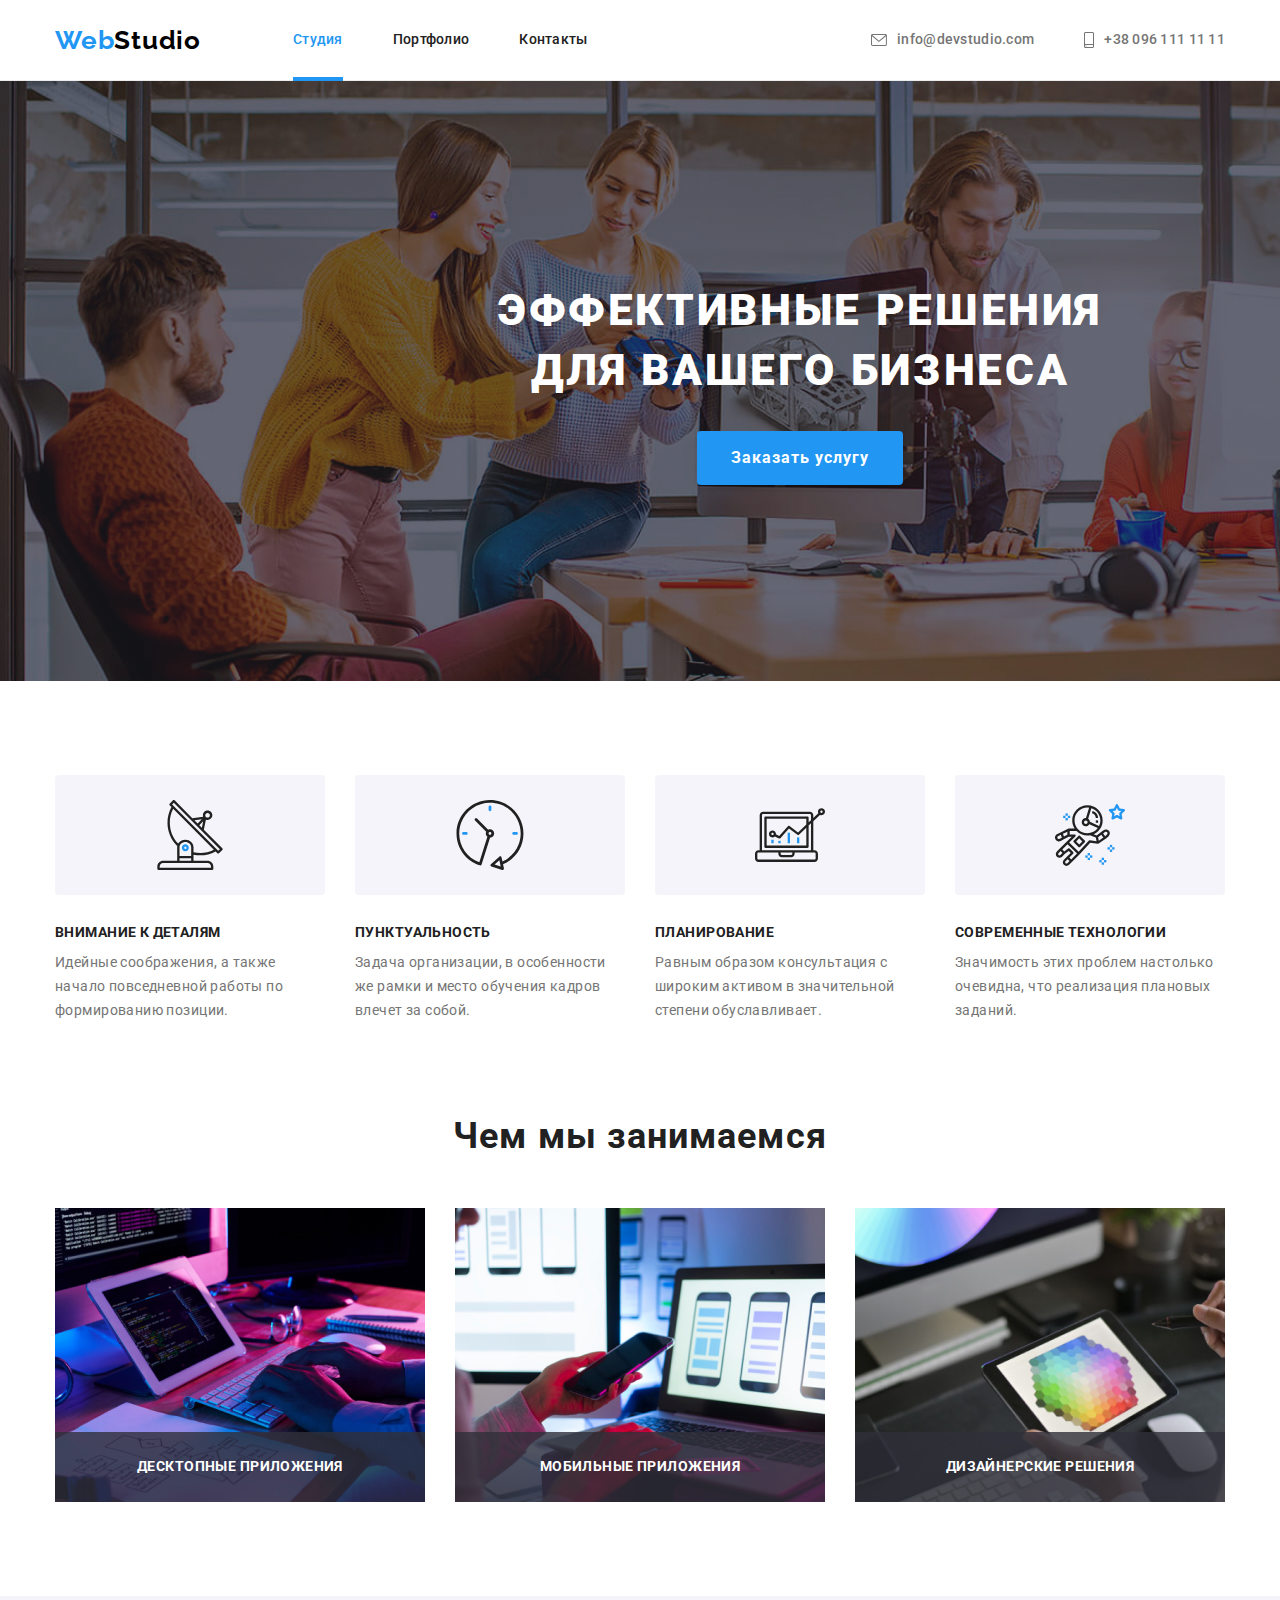
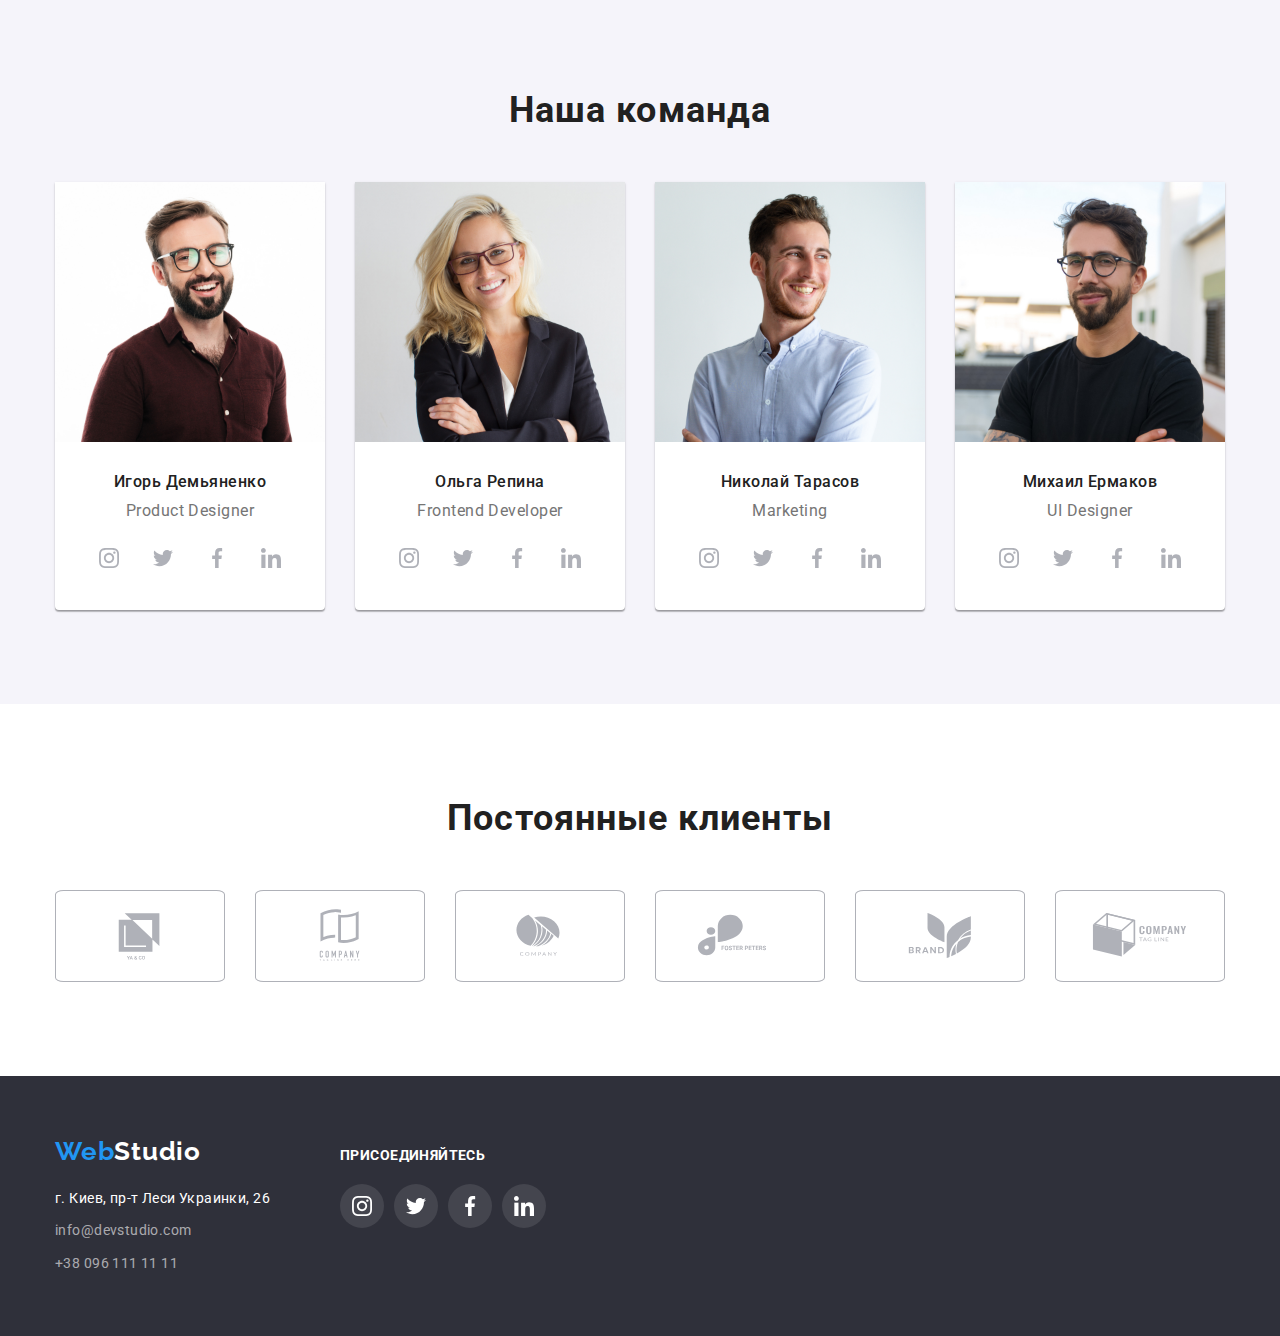
==== index.html @ c0a89720 "новый реп" ====
<!DOCTYPE html>
<html lang="ru">

<head>
    <meta charset="UTF-8">
    <meta http-equiv="X-UA-Compatible" content="IE=edge">
    <meta name="viewport" content="width=device-width, initial-scale=1.0">
    <title>Главная</title>
    <link href="https://fonts.googleapis.com/css2?family=Raleway:wght@700&family=Roboto:wght@400;500;700;900&display=swap"
    rel="stylesheet">
    <link rel="stylesheet" href="https://cdnjs.cloudflare.com/ajax/libs/modern-normalize/1.1.0/modern-normalize.min.css">
    <link rel="stylesheet" href="./css/styles.css">
</head>

<body class="body">
    <!--Header-->
    <header class="header">
        <div class="container page-header-container">
        <nav class="navigation">
            <a href="./index.html" lang="en" class="logo link">
                <span class="web">Web</span>Studio
            </a>
            <ul class="nav-menu-list list">

                <li class="nav-menu-item">
                    <a href="./index.html" class="menu-link link current">Студия</a> 
                </li>
                <li class="nav-menu-item">
                    <a href="portfolio.html" class="menu-link link">Портфолио</a> 
                </li>
                <li class="nav-menu-item">
                    <a href="" class="menu-link link">Контакты</a> 
                </li>

            </ul>
        </nav>
        <ul class="contacts-list list">
            <li class="contacts-list-item">
                <a href="mailto:info@devstudio.com" lang="en" class="contact-link link">
                    <svg class="contact-icon" width="16" height="12">
                        <use href="./images/sprite.svg#envelope"></use>
                    </svg>
                    info@devstudio.com
                </a>
            </li>
            <li class="contacts-list-item">
                </a>
                <a href="tel:+380961111111" class="contact-link link">
                    <svg class="contact-icon" width="10" height="16">
                        <use href="./images/sprite.svg#smartphone"></use>
                    </svg>
                    +38 096 111 11 11
                </a>
            </li>
        </ul>
        </div>
    </header>
    <!--Main Content-->
    <main class="main-content">
        <!--HERO-->
        <section class="hero">
            <div class="container">
            <h1 class="hero-title">Эффективные решения<br>для вашего бизнеса</h1>
            <button class="hero-button" data-modal-open type="button"><span class="hero-button-text">Заказать услугу</span></button>
            </div>
        </section>
        <!--Our Features-->
        <section class="features section">
            <div class="container">
            <h2 class="visually-hidden">Наши достоинства</h2>
            <ul class="features-list list">
                <li class="features-list-item">
                    <a href="" class="features-list-icon-link link">
                        <svg class="features-list-icon" width="70" height="70">
                            <use href="./images/sprite.svg#antenna"></use>
                        </svg>
                    </a>
                    <h3 class="features-list-item-title">Внимание к деталям</h3>
                    <p class="features-list-item-text">Идейные соображения, а также начало повседневной работы по формированию позиции.</p>
                </li>

                <li class="features-list-item">
                    <a href="" class="features-list-icon-link link">
                        <svg class="features-list-icon" width="70" height="70">
                            <use href="./images/sprite.svg#clock"></use>
                        </svg>
                    </a>
                    <h3 class="features-list-item-title">Пунктуальность</h3>
                    <p class="features-list-item-text">Задача организации, в особенности же рамки и место обучения кадров влечет за собой.</p>
                </li>
                <li class="features-list-item">
                    <a href="" class="features-list-icon-link link">
                        <svg class="features-list-icon" width="70" height="70">
                            <use href="./images/sprite.svg#diagram"></use>
                        </svg>
                    </a>
                    <h3 class="features-list-item-title">Планирование</h3>
                    <p class="features-list-item-text">Равным образом консультация с широким активом в значительной степени обуславливает.</p>
                </li>
                <li class="features-list-item">
                    <a href="" class="features-list-icon-link link">
                        <svg class="features-list-icon" width="70" height="70">
                            <use href="./images/sprite.svg#astronaut"></use>
                        </svg>
                    </a>
                    <h3 class="features-list-item-title">Современные технологии</h3>
                    <p class="features-list-item-text">Значимость этих проблем настолько очевидна, что реализация плановых заданий.</p>
                </li>
            </ul>
            </div>
        </section>
        <!--Our Services-->
        <section class="services section">
            <div class="container">
            <h2 class="services-title">Чем мы занимаемся</h2>
            <ul class="services-list list">
                <li class="services-list-item">
                    <div class="service-list-overlay">
                    <p class="service-list-overlay-text">Десктопные приложения</p>
                    <img src="./images/services/веб-разработка.jpg" alt="веб-разработка" width="370" class="services-list-item-image">
                    </div>
                </li>
                <li class="services-list-item">
                    <div class="service-list-overlay">
                    <p class="service-list-overlay-text">Мобильные приложения</p>
                    <img src="./images/services/мобильная.jpg" alt="мобильная разработка" width="370" class="services-list-item-image">
                    </div>
                </li>
                <li class="services-list-item">
                    <div class="service-list-overlay">
                    <p class="service-list-overlay-text">Дизайнерские решения</p>
                    <img src="./images/services/дизайн.jpg" alt="веб-дизайн" width="370" class="services-list-item-image">
                    </div>
                </li>
            </ul>
            </div>
        </section>
        <!--Our Team-->
        <section class="team section">
            <div class="container">
            <h2 class="team-title">Наша команда</h2>
            <ul class="team-list list">
                <li class="team-list-item">
                    <img src="./images/team/img.jpg" alt="Игорь Демьяненко" width="270" class="team-list-item-image">
                    <div class="team-card-content">
                    <h3 class="team-list-item-name">Игорь Демьяненко</h3>
                    <p lang="en" class="team-list-item-orientation">Product Designer</p>
                    <ul class="social-network list">
                        <li class="social-network-item">
                            <a href="" class="social-network-link">
                                <svg class="social-icon" width="20" height="20">
                                    <use href="./images/sprite.svg#instagram"></use>
                                </svg>
                            </a>
                        </li>
                        <li class="social-network-item">
                            <a href="" class="social-network-link">
                                <svg class="social-icon" width="20" height="20">
                                    <use href="./images/sprite.svg#twitter"></use>
                                </svg>
                            </a>
                        </li>
                        <li class="social-network-item">
                            <a href="" class="social-network-link">
                                <svg class="social-icon" width="20" height="20">
                                    <use href="./images/sprite.svg#facebook"></use>
                                </svg>
                            </a>
                        </li>
                        <li class="social-network-item">
                            <a href="" class="social-network-link">
                                <svg class="social-icon" width="20" height="20">
                                    <use href="./images/sprite.svg#linkedin"></use>
                                </svg>
                            </a>
                        </li>
                    </ul>
                    </div>
                </li>
                <li class="team-list-item">
                    <img src="./images/team/img(1).jpg" alt="Ольга Репина" width="270" class="team-list-item-image">
                    <div class="team-card-content">
                    <h3 class="team-list-item-name">Ольга Репина</h3>
                    <p lang="en" class="team-list-item-orientation">Frontend Developer</p>
                    <ul class="social-network list">
                        <li class="social-network-item">
                            <a href="" class="social-network-link">
                                <svg class="social-icon" width="20" height="20">
                                    <use href="./images/sprite.svg#instagram"></use>
                                </svg>
                            </a>
                        </li>
                        <li class="social-network-item">
                            <a href="" class="social-network-link">
                                <svg class="social-icon" width="20" height="20">
                                    <use href="./images/sprite.svg#twitter"></use>
                                </svg>
                            </a>
                        </li>
                        <li class="social-network-item">
                            <a href="" class="social-network-link">
                                <svg class="social-icon" width="20" height="20">
                                    <use href="./images/sprite.svg#facebook"></use>
                                </svg>
                            </a>
                        </li>
                        <li class="social-network-item">
                            <a href="" class="social-network-link">
                                <svg class="social-icon" width="20" height="20">
                                    <use href="./images/sprite.svg#linkedin"></use>
                                </svg>
                            </a>
                        </li>
                    </ul>
                    </div>
                </li>
                <li class="team-list-item">
                    <img src="./images/team/img(2).jpg" alt="Николай Тарасов" width="270" class="team-list-item-image">
                    <div class="team-card-content">
                    <h3 class="team-list-item-name">Николай Тарасов</h3>
                    <p lang="en" class="team-list-item-orientation">Marketing</p>
                    <ul class="social-network list">
                        <li class="social-network-item">
                            <a href="" class="social-network-link">
                                <svg class="social-icon" width="20" height="20">
                                    <use href="./images/sprite.svg#instagram"></use>
                                </svg>
                            </a>
                        </li>
                        <li class="social-network-item">
                            <a href="" class="social-network-link">
                                <svg class="social-icon" width="20" height="20">
                                    <use href="./images/sprite.svg#twitter"></use>
                                </svg>
                            </a>
                        </li>
                        <li class="social-network-item">
                            <a href="" class="social-network-link">
                                <svg class="social-icon" width="20" height="20">
                                    <use href="./images/sprite.svg#facebook"></use>
                                </svg>
                            </a>
                        </li>
                        <li class="social-network-item">
                            <a href="" class="social-network-link">
                                <svg class="social-icon" width="20" height="20">
                                    <use href="./images/sprite.svg#linkedin"></use>
                                </svg>
                            </a>
                        </li>
                    </ul>
                    </div>
                </li>
                <li class="team-list-item">
                    <img src="./images/team/img(3).jpg" alt="Михаил Ермаков" width="270" class="team-list-item-image">
                    <div class="team-card-content">
                    <h3 class="team-list-item-name">Михаил Ермаков</h3>
                    <p lang="en" class="team-list-item-orientation">UI Designer</p>
                    <ul class="social-network list">
                        <li class="social-network-item">
                            <a href="" class="social-network-link link">
                                <svg class="social-icon" width="20" height="20">
                                    <use href="./images/sprite.svg#instagram"></use>
                                </svg>
                            </a>
                        </li>
                        <li class="social-network-item">
                            <a href="" class="social-network-link link">
                                <svg class="social-icon" width="20" height="20">
                                    <use href="./images/sprite.svg#twitter"></use>
                                </svg>
                            </a>
                        </li>
                        <li class="social-network-item">
                            <a href="" class="social-network-link link">
                                <svg class="social-icon" width="20" height="20">
                                    <use href="./images/sprite.svg#facebook"></use>
                                </svg>
                            </a>
                        </li>
                        <li class="social-network-item">
                            <a href="" class="social-network-link link">
                                <svg class="social-icon" width="20" height="20">
                                    <use href="./images/sprite.svg#linkedin"></use>
                                </svg>
                            </a>
                        </li>
                    </ul>
                    </div>
                </li>
            </ul>
            </div>
        </section>
        <!--Our Clients-->
        <section class="clients section">
        <div class="container">
            <h2 class="clients-title">Постоянные клиенты</h2>
            <ul class="client-list list">
                <li class="clients-list-item">
                    <a href="" class="clients-link link">
                        <svg class="client-icon" width="106" height="60">
                            <use href="./images/sprite.svg#logo"></use>
                        </svg>
                    </a>
                </li>
                <li class="clients-list-item">
                    <a href="" class="clients-link link">
                        <svg class="client-icon" width="106" height="60">
                            <use href="./images/sprite.svg#logo-1"></use>
                        </svg>
                    </a>
                </li>
                <li class="clients-list-item">
                    <a href="" class="clients-link link">
                    <svg class="client-icon" width="106" height="60">
                        <use href="./images/sprite.svg#logo-2"></use>
                    </svg>
                </a>
                </li>
                <li class="clients-list-item">
                    <a href="" class="clients-link link">
                        <svg class="client-icon" width="106" height="60">
                            <use href="./images/sprite.svg#logo-3"></use>
                        </svg>
                    </a>
                </li>
                <li class="clients-list-item">
                    <a href="" class="clients-link link">
                        <svg class="client-icon" width="106" height="60">
                            <use href="./images/sprite.svg#logo-4"></use>
                        </svg>
                    </a>
                </li>
                <li class="clients-list-item">
                    <a href="" class="clients-link link">
                        <svg class="client-icon" width="106" height="60">
                            <use href="./images/sprite.svg#logo-5"></use>
                        </svg>
                    </a>
                </li>
            </ul>



        </div>
        </section>
    </main>
    <!--Footer-->
    <footer class="footer">
        <div class="container footer-content">
        <div class="footer-left">
        <a href="index.html" lang="en" class="logo-footer link"><span class="web">Web</span>Studio</a>
        <address class="address">
        <ul class="address-list list">
            <li class="address-list-item"> 
                <a href="https://goo.gl/maps/JKtJWPhpA4Ph4JTX7" 
                target="_blank"
                rel="noopener noreferrer" class="map-link link"
                >г. Киев, пр-т Леси Украинки, 26</a>
            </li>
            <li class="address-list-item">
                <a href="mailto:info@devstudio.com" lang="en" class="address-link email link">info@devstudio.com</a>
            </li>
            <li class="address-list-item">
                <a href="tel:+380961111111" class="address-link link">+38 096 111 11 11</a>
            </li>
        </ul>
        </address>
        </div>
        <div class="our-social-networks">
            <h3 class="social-networks-title">присоединяйтесь</h3>
            <ul class="our-social-networks-list list">
                <li class="our-social-network-item">
                <a href="" class="our-social-network-link link">
                    <svg class="our-social-icon" width="20" height="20">
                        <use href="./images/sprite.svg#instagram"></use>
                    </svg>
                </a>
                </li>
                <li class="our-social-network-item">
                    <a href="" class="our-social-network-link link">
                        <svg class="our-social-icon" width="20" height="20">
                            <use href="./images/sprite.svg#twitter"></use>
                        </svg>
                    </a>
                </li>
                <li class="our-social-network-item">
                    <a href="" class="our-social-network-link link">
                        <svg class="our-social-icon" width="20" height="20">
                            <use href="./images/sprite.svg#facebook"></use>
                        </svg>
                    </a>
                </li>
                <li class="our-social-network-item">
                    <a href="" class="our-social-network-link link">
                        <svg class="our-social-icon" width="20" height="20">
                            <use href="./images/sprite.svg#linkedin"></use>
                        </svg>
                    </a>
                </li>
            </ul>

        </div>
        </div>
    </footer>
    <div class="backdrop is-hidden" data-modal>
        <div class="modal">
            <button class="modal-close-button" data-modal-close>
                <svg class="modal-close-button-icon" width="18px" height="18px" >
                    <use href="./images/sprite.svg#close-icon"></use>
                </svg>
            </button>
        </div>
    </div>
    <script src="./js/modal.js"></script>
</body>

</html>
---- css/styles.css ----
:root{
    --primary-font-family: 'Roboto',
        sans-serif;
    --secondary-font-family: 'Raleway',
        sans-serif;
    --accent-color: #2196F3;
    --primary-title-color: #FFFFFF;
    --primary-text-color: #212121;
    --secondary-text-color: #757575;
    --primary-backgroud-color: #F5F4FA;
    --footer-hero-background-color:#2F303A;
    --hero-backround-color:#C4C4C4;
    --primary-icons-color: #AFB1B8;
}
h1,
h2,
h3,
h4,
h5,
h6,
p{
    margin-top: 0;
    margin-bottom: 0;
}
ul,ol{
    margin-top: 0;
    margin-bottom: 0;
    padding-left: 0;
}
img{
    display: block;  
}

.list{
    list-style: none;
    padding: 0;
    margin: 0;

}
.link{
    text-decoration: none;
}
.body{
    font-family: var(--primary-font-family);
    background-color: var(--primary-title-color);
    box-sizing: border-box;
    display: block;
}
.container{
    width: 1200px;
    margin-left: auto;
    margin-right: auto;
    padding-left: 15px;
    padding-right: 15px;
}
.visually-hidden {
    position: absolute;
    width: 1px;
    height: 1px;
    margin: -1px;
    border: 0;
    padding: 0;
    white-space: nowrap;
    clip-path: inset(100%);
    clip: rect(0 0 0 0);
    overflow: hidden;
}
/* Header */
.page-header-container{
    display: flex;
    align-items: center;
    justify-content: space-between;
}
.navigation{
    display: flex;
    align-items: center;
    
}
.nav-menu-list{
    display: flex;
}
.nav-menu-item:not(:last-child){
    margin-right: 50px;
}
.header{
    background-color: var(--primary-title-color);
    border-bottom: 1px solid #ECECEC
}
.menu-link{
    display: block;
    padding-top: 32px;
    padding-bottom: 32px;
    
    font-weight: 500;
    font-size: 14px;
    line-height: 1.14;
    letter-spacing: 0.02em;
    color: var(--primary-text-color);

    position: relative;

    transition-property: color;
    transition-duration: 250ms;
    transition-timing-function: cubic-bezier(0.4, 0, 0.2, 1);
}
.menu-link:hover,
.menu-link:focus{
    color: var(--accent-color);
}
.link.current::after{
    content: '';
    position: absolute;
    width: 100%;
    height: 4px;
    left: 0;
    bottom: -1px;
    background-color: var(--accent-color);
}
.nav-menu-list .link.current{
    color: var(--accent-color);
}
.contact-link{
    display: flex;
    align-items: center;
    font-weight: 500;
    font-size: 14px;
    line-height: 1.14;
    letter-spacing: 0.02em;
    color: var(--secondary-text-color);
}
.contacts-list{
    display: flex;
}
.contacts-list-item{
    display: flex;
    align-items: center;
}
.contact-link{
    padding-top: 32px;
    padding-bottom: 32px;

    transition-property: color;
    transition-duration: 250ms;
    transition-timing-function: cubic-bezier(0.4, 0, 0.2, 1);
}
.contact-link:hover,
.contact-link:focus{
    color: var(--accent-color)
}
.contact-icon{
    fill: #757575;
    margin-right: 10px;

    transition-property: fill;
    transition-duration: 250ms;
    transition-timing-function: cubic-bezier(0.4, 0, 0.2, 1);
}
.contact-link:hover .contact-icon,
.contact-link:focus .contact-icon{
    fill: var(--accent-color)
}
.contacts-list-item:not(:last-child){
    margin-right: 50px;
}
.logo{
    color: #000000;
    font-family: var(--secondary-font-family);
    font-weight: 700;
    font-size: 26px;
    line-height: 1.19;
    letter-spacing: 0.03em;
    margin-right: 92px;
}

.web {
    color: var(--accent-color);
}

/* main content */
/* HERO */
.hero-title{
    font-weight: 900;
    font-size: 44px;
    line-height: 1.36;
    text-align: center;
    letter-spacing: 0.06em;
    text-transform: uppercase;
    color: var(--primary-title-color);
    margin-bottom: 30px;
    margin-top: 0;
}
.hero-button-text{
    font-family: inherit;
    font-weight: 700;
    font-size: 16px;
    line-height: 1.875;
    display: flex;
    align-items: center;
    text-align: center;
    letter-spacing: 0.06em;
    color: var(--primary-title-color)
}
.hero-button{
    min-width: 200px;
    min-height: 50px;
    background: var(--accent-color);
    box-shadow: 0px 4px 4px rgba(0, 0, 0, 0.15);
    border-radius: 4px;
    border-color: transparent;
    cursor: pointer;
    padding: 10px 32px;
    
    transition-property: background-color;
    transition-duration: 250ms;
    transition-timing-function: cubic-bezier(0.4, 0, 0.2, 1);
}
.hero-button:hover,
.hero-button:focus{
    background: #188CE8;
}
.hero{
    text-align: center;
    padding-top: 200px;
    padding-bottom: 200px;
    width: 1600px;
    height: 600px;
    margin-left: auto;
    margin-right: auto;
    background: #C4C4C4;
    background-image:linear-gradient(
    to right,
    rgba(47, 48, 58, 0.4),
    rgba(47, 48, 58, 0.4)
    ), url(../images/Hero-Img.jpg);
    background-size: cover;
    background-position: center;
    background-repeat: no-repeat;
}
   
/* Our Features */
.section{
    padding-bottom: 94px;
    padding-top: 94px;
}
.features-list{
    display: flex;
    flex-wrap: wrap;
}
.features-list-item:not(:nth-child(4n)){
    margin-right: 30px;
}
.features-list-item{
    flex-basis: calc((100% - 90px) / 4);
}
.features-list-item-title{
    font-weight: 700;
    font-size: 14px;
    line-height: 1.14;
    letter-spacing: 0.03em;
    text-transform: uppercase;
    color: var(--primary-text-color);
    margin-bottom: 10px;
}
.features-list-item-text{
    font-size: 14px;
    line-height: 1.7;
    letter-spacing: 0.03em;
    color: var(--secondary-text-color);
}
.features-list-icon-link{ 
    display: flex;
    width: 270px;
    height: 120px;
    justify-content: center;
    align-items: center;
    margin-bottom: 30px;
    background: var(--primary-backgroud-color);
    border-radius: 4px;
}

/* Our Services */
.services {
    padding-top: 0px;
}
.services-title{
    font-weight: 700;
    font-size: 36px;
    line-height: 1.16;
    text-align: center;
    letter-spacing: 0.03em;
    color: var(--primary-text-color);
    margin-bottom: 50px;
}
.service-list-overlay-text{
    font-weight: 700;
    font-size: 14px;
    line-height: 1.14;
    text-align: center;
    letter-spacing: 0.03em;
    text-transform: uppercase;
    color: var(--primary-title-color);
}
.services-list{
    display: flex;
    flex-wrap: wrap;
}
.services-list-item:not(:nth-child(3n)){
    margin-right: 30px;
}
.service-list-overlay{
    position: relative;
    display: flex;
    justify-content: center;
    align-items: flex-end;
}
.service-list-overlay-text{
    position: absolute;
    width: 100%;
    padding-top: 27px;
    padding-bottom: 27px;
    background: rgba(47, 48, 58, 0.8);
}

/*Team Title*/
.team{
    background: var(--primary-backgroud-color);
}
.team-title{
    font-weight: 700;
    font-size: 36px;
    line-height: 1.16;
    text-align: center;
    letter-spacing: 0.03em;
    color: var(--primary-text-color);
    margin-bottom: 50px;
}
.team-list{
    display: flex;
    flex-wrap: wrap;
}
.team-list-item:not(:nth-child(4n)){
  margin-right: 30px;
}
.team-list-item {
    flex-basis: calc((100% - 120px) / 4);
    background-color: var(--primary-title-color);
    box-shadow: 0px 1px 3px rgba(0, 0, 0, 0.12), 0px 1px 1px rgba(0, 0, 0, 0.14), 0px 2px 1px rgba(0, 0, 0, 0.2);
    border-radius: 0px 0px 4px 4px;
}
.team-list-item-name{
    font-weight: 500;
    font-size: 16px;
    line-height: 1.19;
    text-align: center;
    letter-spacing: 0.03em;
    color: var(--primary-text-color);
    margin-bottom: 10px;
}
.team-list-item-orientation{
    font-size: 16px;
    line-height: 1.19;
    text-align: center;
    letter-spacing: 0.03em;
    color: var(--secondary-text-color);
    margin-bottom: 16px;
}
.team-card-content{
    padding-top: 30px;
    padding-bottom: 30px;
}
.social-network{
    display: flex;
    justify-content: center;
}
.social-network-item{
    width: 44px;
    height: 44px;
}
.social-network-item:not(:last-child){
    margin-right: 10px;
}
.social-network-link{
    width: 100%;
    height: 100%;
    border-radius: 50%;
    display: flex;
    justify-content: center;
    align-items: center;

    transition-property: background-color;
    transition-duration: 250ms;
    transition-timing-function: cubic-bezier(0.4, 0, 0.2, 1);
}
.social-icon{
    fill: var(--primary-icons-color);

    transition-property: fill;
    transition-duration: 250ms;
    transition-timing-function: cubic-bezier(0.4, 0, 0.2, 1);
}
.social-network-link:hover .social-icon,
.social-network-link:focus .social-icon{
    fill: var(--primary-title-color);
}
.social-network-link:hover,
.social-network-link:focus{
    background: var(--accent-color);
}
/* Our Clients */
.clients-title{
    font-weight: 700;
    font-size: 36px;
    line-height: 1.16;
    text-align: center;
    letter-spacing: 0.03em;
    color: var(--primary-text-color);
    margin-bottom: 50px;
}
.client-list{
    display: flex;
    justify-content: center;
}
.clients-list-item{
    width: 170px;
    height: 92px;
}
.clients-list-item:not(:last-child){
    margin-right:30px;
}
.clients-link{
    width: 100%;
    height: 100%;
    border-radius: 5%;
    border: 1px solid #AFB1B8;
    display: flex;
    justify-content: center;
    align-items: center;

    transition-property: border-color;
    transition-duration: 250ms;
    transition-timing-function: cubic-bezier(0.4, 0, 0.2, 1);
}
.client-icon{
    fill: var(--primary-icons-color);

    transition-property: fill;
    transition-duration: 250ms;
    transition-timing-function: cubic-bezier(0.4, 0, 0.2, 1);

}
.clients-link:hover .client-icon,
.clients-link:focus .client-icon{
    fill: var(--accent-color);
}
.clients-link:hover,
.clients-link:focus{
    border-color: var(--accent-color);
}

/* Footer */
.footer{
    padding-top: 60px;
    padding-bottom: 60px;
    font-style: normal;
    background: var(--footer-hero-background-color);
}
.logo-footer{
    display: block;
    font-family: 'Raleway';
    font-weight: 700;
    font-size: 26px;
    line-height: 1.19;
    letter-spacing: 0.03em;
    color: var(--primary-title-color);
    margin-bottom: 20px;
}
.map-link{
    font-size: 14px;
    line-height: 1.7;
    letter-spacing: 0.03em;
    color: var(--primary-title-color);
}
.address-link{
    font-size: 14px;
    line-height: 1.7;
    letter-spacing: 0.03em;
    color: rgba(255, 255, 255, 0.6);

    transition-property: color;
    transition-duration: 250ms;
    transition-timing-function: cubic-bezier(0.4, 0, 0.2, 1);
}
.address-link:hover,
.address-link:focus{
    color: var(--accent-color);
}
.footer-content{
    display: flex;
    align-items: baseline;  
}
.footer-left{
    margin-right: 70px;
}
.address{
    font-style: normal;
}
.address-list-item:not(:last-child){
    margin-bottom: 9px;
}
.our-social-networks-list{
    display: flex;
}
.our-social-network-item{
    width: 44px;
    height: 44px;
    border-radius: 50%;
    justify-content: center;
    align-items: center;
}
.our-social-network-item:not(:last-child) {
    margin-right: 10px;
}
.social-networks-title{
    font-weight: 700;
    font-size: 14px;
    line-height: 1.14;
    letter-spacing: 0.03em;
    text-transform: uppercase;
    color: var(--primary-title-color);
    margin-bottom: 20px;
}
.our-social-network-link{
    width: 100%;
    height: 100%;
    border-radius: 50%;
    display: flex;
    justify-content: center;
    align-items: center;
    fill: var(--primary-title-color);
    background: rgba(255, 255, 255, 0.1);

    transition-property: background-color;
    transition-duration: 250ms;
    transition-timing-function: cubic-bezier(0.4, 0, 0.2, 1);
}
.our-social-network-link:hover,
.our-social-network-link:focus{
    background: var(--accent-color);
}

/* Portfolio */

/* Project Types */
.projects-types-list{
    display: flex;
    justify-content: center;
    margin-bottom: 50px;
}
.menu-buttons:not(:last-child){
    margin-right: 8px;
}
.button{
    font-family: inherit;
    font-weight: 500;
    font-size: 16px;
    line-height: 1.62;
    text-align: center;
    letter-spacing: 0.03em;
    color: var(--primary-text-color);
    background: var(--primary-backgroud-color);
    border-radius: 4px;
    cursor: pointer;
    border: none;
    padding: 6px 22px;

    transition-property: color, background-color, box-shadow, border-radius;
    transition-duration: 250ms;
    transition-timing-function: cubic-bezier(0.4, 0, 0.2, 1);
}
.button:hover,
.button:focus{
    color: var(--primary-title-color);
    background: var(--accent-color);
    box-shadow: 0px 3px 1px rgba(0, 0, 0, 0.1), 0px 1px 2px rgba(0, 0, 0, 0.08), 0px 2px 2px rgba(0, 0, 0, 0.12);
    border-radius: 4px;
}
/* Projects */
.project-card-link{
    display: block;
    color: inherit;
    text-decoration: none;

    transition-property: box-shadow;
    transition-duration: 250ms;
    transition-timing-function: cubic-bezier(0.4, 0, 0.2, 1);
}
.project-card-link:hover,
.project-card-link:focus{
    box-shadow: 0px 1px 1px rgba(0, 0, 0, 0.12), 0px 4px 4px rgba(0, 0, 0, 0.06), 1px 4px 6px rgba(0, 0, 0, 0.16);
}
.project-name{
    font-weight: 700;
    font-size: 18px;
    line-height: 2;
    letter-spacing: 0.06em;
    color: var(--primary-text-color);
    margin-bottom: 4px;
}
.project-orientation{
    font-size: 16px;
    line-height: 1.875;
    letter-spacing: 0.03em;
    color: var(--secondary-text-color);
}
.projects-container{
    padding-top: 94px;
    padding-bottom: 94px;
}
.projects-section-list{
    display: flex;
    flex-wrap: wrap;
}
.project-card{
    flex-basis: calc((100% - 270px) / 9);
}
.project-card:not(:nth-child(3n)){
    margin-right: 30px;
}
.project-card:not(:nth-last-child(-n + 3)){
    margin-bottom: 30px;
}
.project-card-content{
    padding: 20px 24px;
    border: 1px solid #EEEEEE;
    border-top: none;
}
.project-card-overlay{
    position: relative;
    overflow: hidden;
}
.project-card-overlay-text{
    font-weight: 400;
    font-size: 18px;
    line-height: 1.55;
    letter-spacing: 0.03em;
    color: var(--primary-title-color);
    padding-top: 63px;
    padding-left: 24px;
    padding-right: 24px;

    position: absolute;
    background: rgba(33, 150, 243, 0.9);
    width: 100%;
    height: 100%;
    top: 0;
    left: 0;
    transform: translateY(100%);
    overflow: auto;

    transition: transform;
    transition-duration: 250ms;
    transition-timing-function: cubic-bezier(0.4, 0, 0.2, 1);
}
.project-card-link:hover .project-card-overlay-text,
.project-card-link:focus .project-card-overlay-text{
    transform: translateY(0%);
}
/* Modal */
.backdrop{
    position: fixed;
    top: 0;
    left: 0;
    width: 100%;
    height: 100%;
    background-color: rgba(0, 0, 0, 0.2);
    transition: opacity , visibility;
    transition-duration: 250ms;
    transition-timing-function: cubic-bezier(0.4, 0, 0.2, 1);
}
.modal{
    position: absolute;
    width: 528px;
    height: 580px;
    top: 50%;
    left: 50%;
    transform: translate(-50%,-50%);
    background-color: #FFFFFF;
    box-shadow: 0px 4px 4px rgba(0, 0, 0, 0.25);
}
.modal-close-button{
    background-color: transparent;
    padding: 0;
    width: 30px;
    height: 30px;
    border-radius: 50%;
    cursor: pointer;

    position: absolute;
    top: 8px;
    right: 8px;
    border: 1px solid rgba(0, 0, 0, 0.1);

    display: flex;
    justify-content: center;
    align-items: center;
}
.backdrop.is-hidden{
    opacity: 0;
    visibility: hidden;
    pointer-events: none;
}
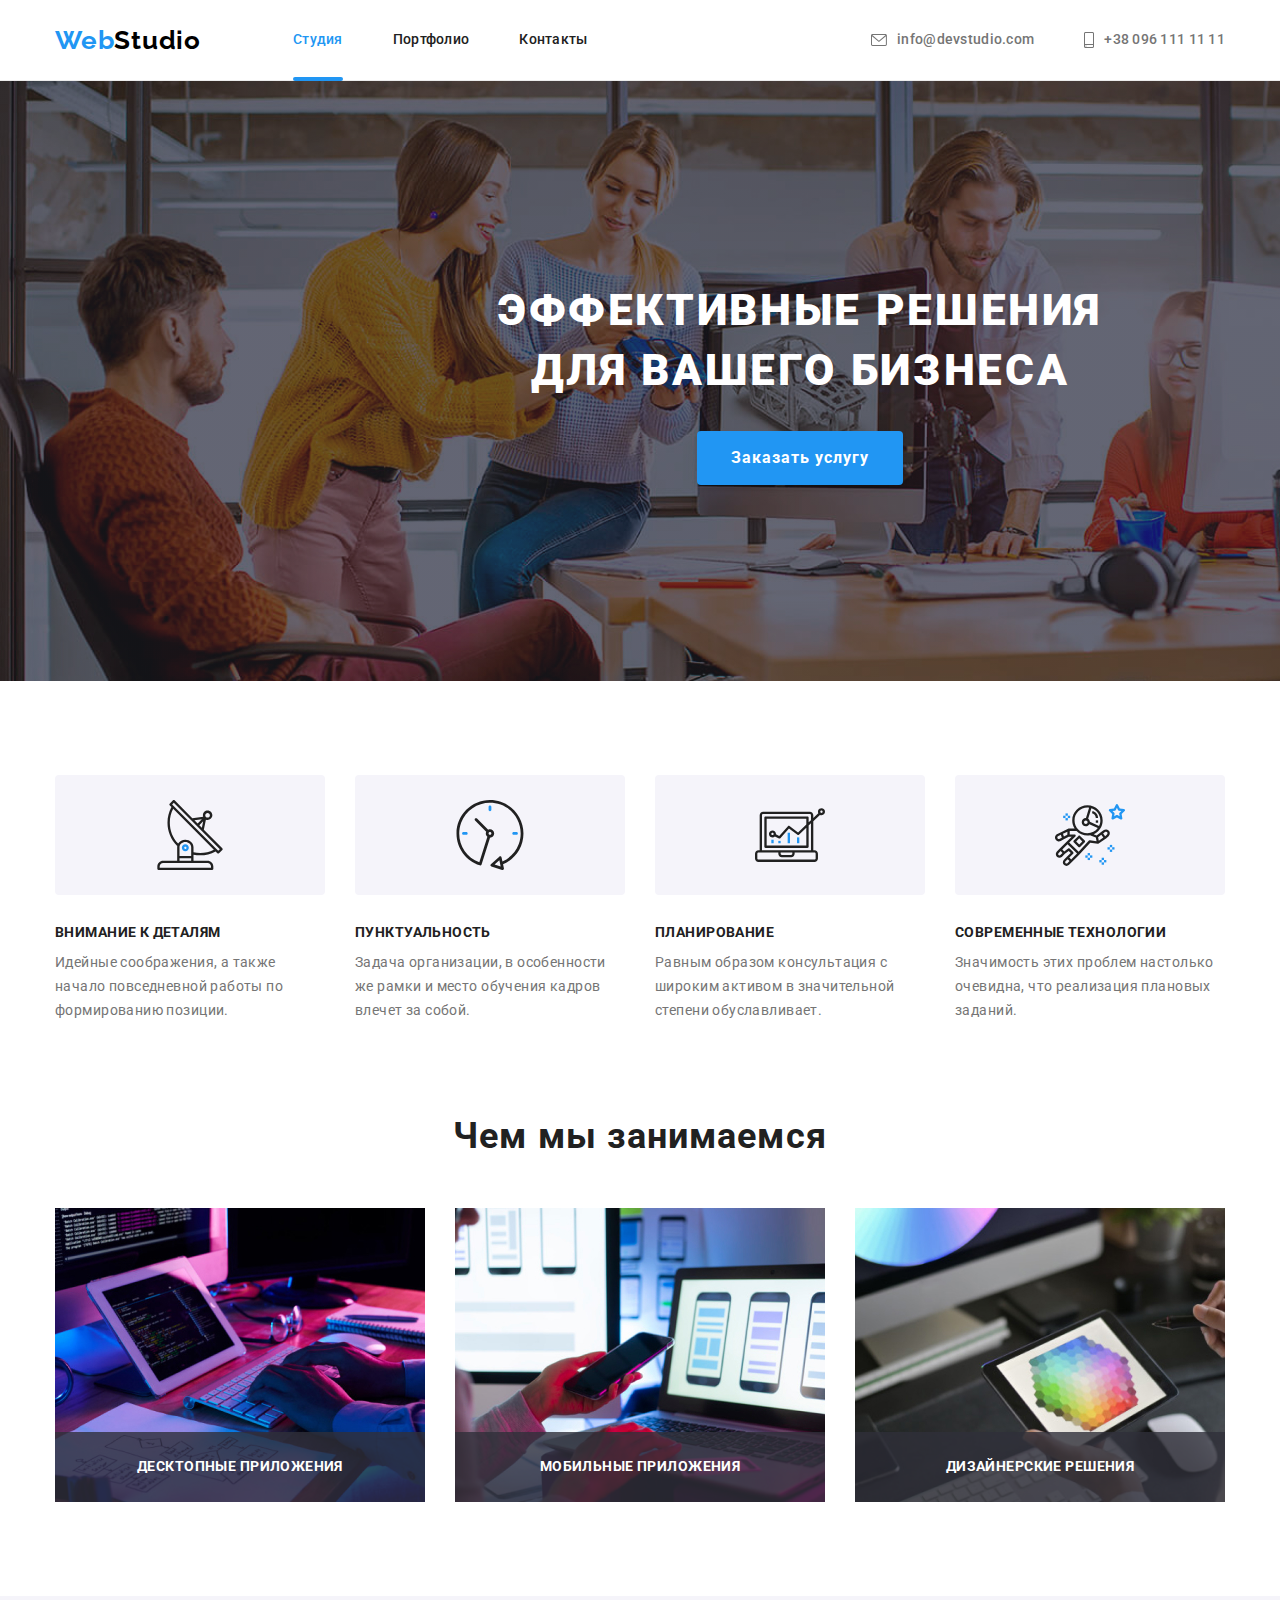
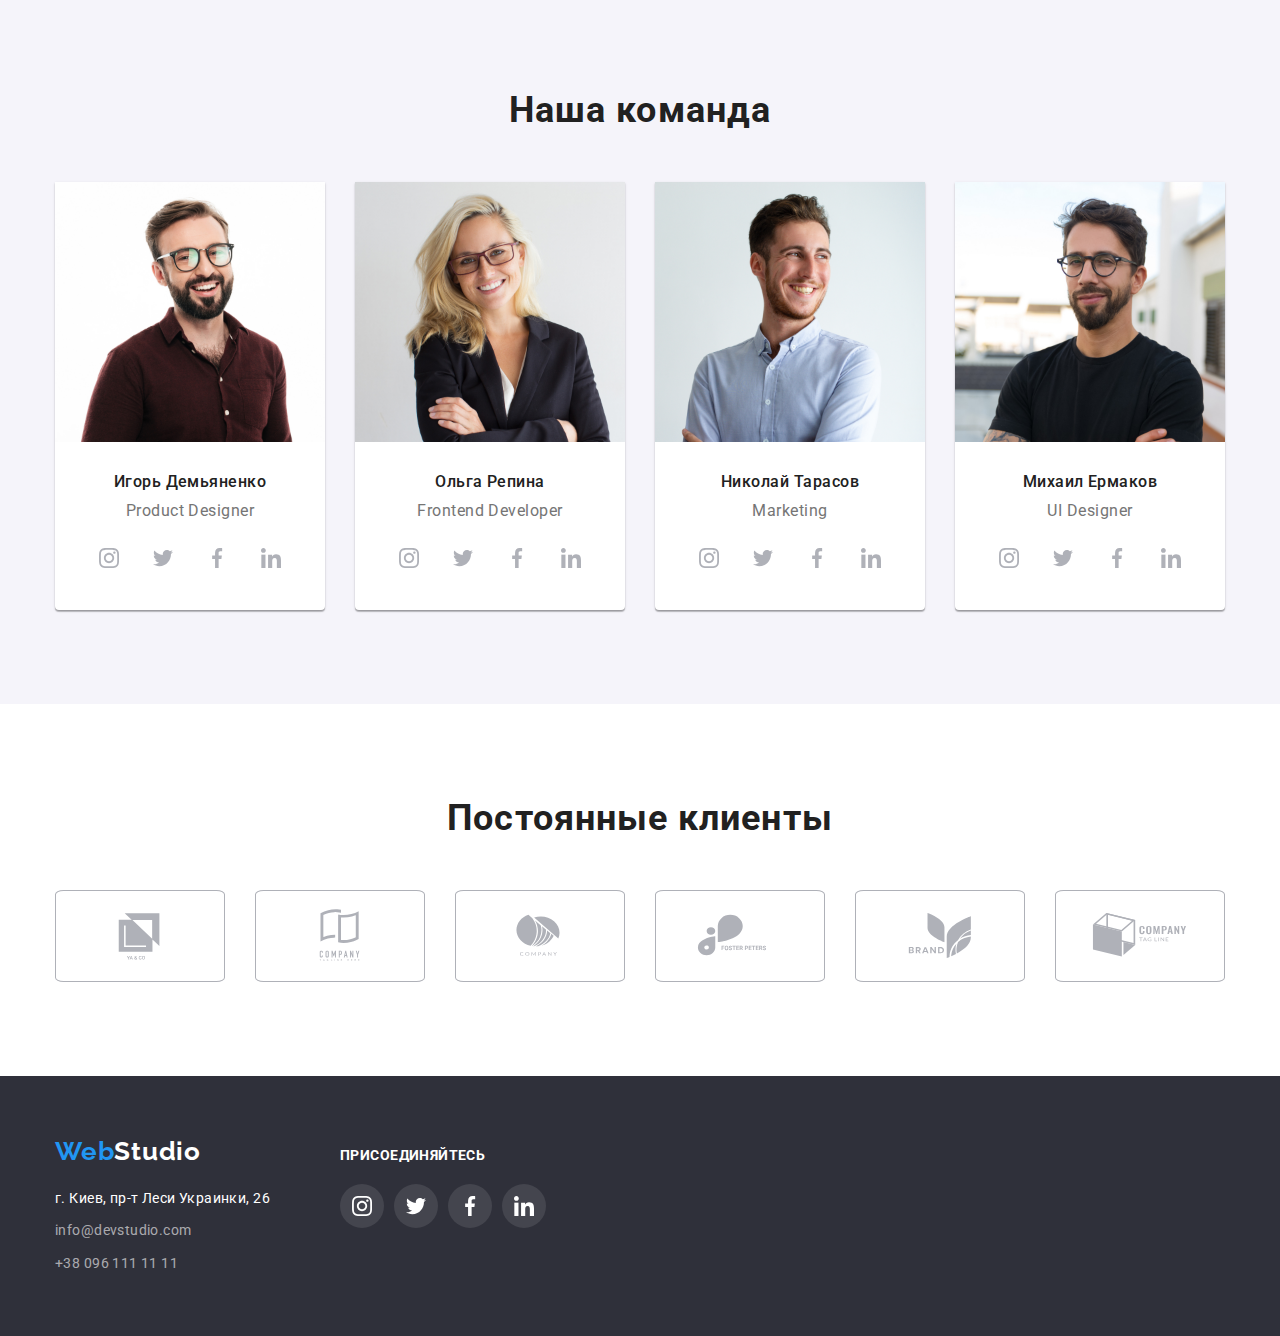
==== commit 8aae7303: "лишний тег убран" ====
--- a/index.html
+++ b/index.html
@@ -44,7 +44,6 @@
                 </a>
             </li>
             <li class="contacts-list-item">
-                </a>
                 <a href="tel:+380961111111" class="contact-link link">
                     <svg class="contact-icon" width="10" height="16">
                         <use href="./images/sprite.svg#smartphone"></use>
--- a/css/styles.css
+++ b/css/styles.css
@@ -115,6 +115,7 @@
     left: 0;
     bottom: -1px;
     background-color: var(--accent-color);
+    border-radius: 2px;
 }
 .nav-menu-list .link.current{
     color: var(--accent-color);
@@ -291,14 +292,27 @@
     color: var(--primary-text-color);
     margin-bottom: 50px;
 }
+.service-list-overlay{
+    position: relative;
+}
 .service-list-overlay-text{
     font-weight: 700;
     font-size: 14px;
     line-height: 1.14;
-    text-align: center;
     letter-spacing: 0.03em;
     text-transform: uppercase;
     color: var(--primary-title-color);
+
+    display: flex;
+    justify-content: center;
+    align-items: center;
+
+    position: absolute;
+    left: 0;
+    bottom: 0;
+    width: 100%;
+    height: 70px;
+    background: rgba(47, 48, 58, 0.8);
 }
 .services-list{
     display: flex;
@@ -306,19 +320,6 @@
 }
 .services-list-item:not(:nth-child(3n)){
     margin-right: 30px;
-}
-.service-list-overlay{
-    position: relative;
-    display: flex;
-    justify-content: center;
-    align-items: flex-end;
-}
-.service-list-overlay-text{
-    position: absolute;
-    width: 100%;
-    padding-top: 27px;
-    padding-bottom: 27px;
-    background: rgba(47, 48, 58, 0.8);
 }
 
 /*Team Title*/
